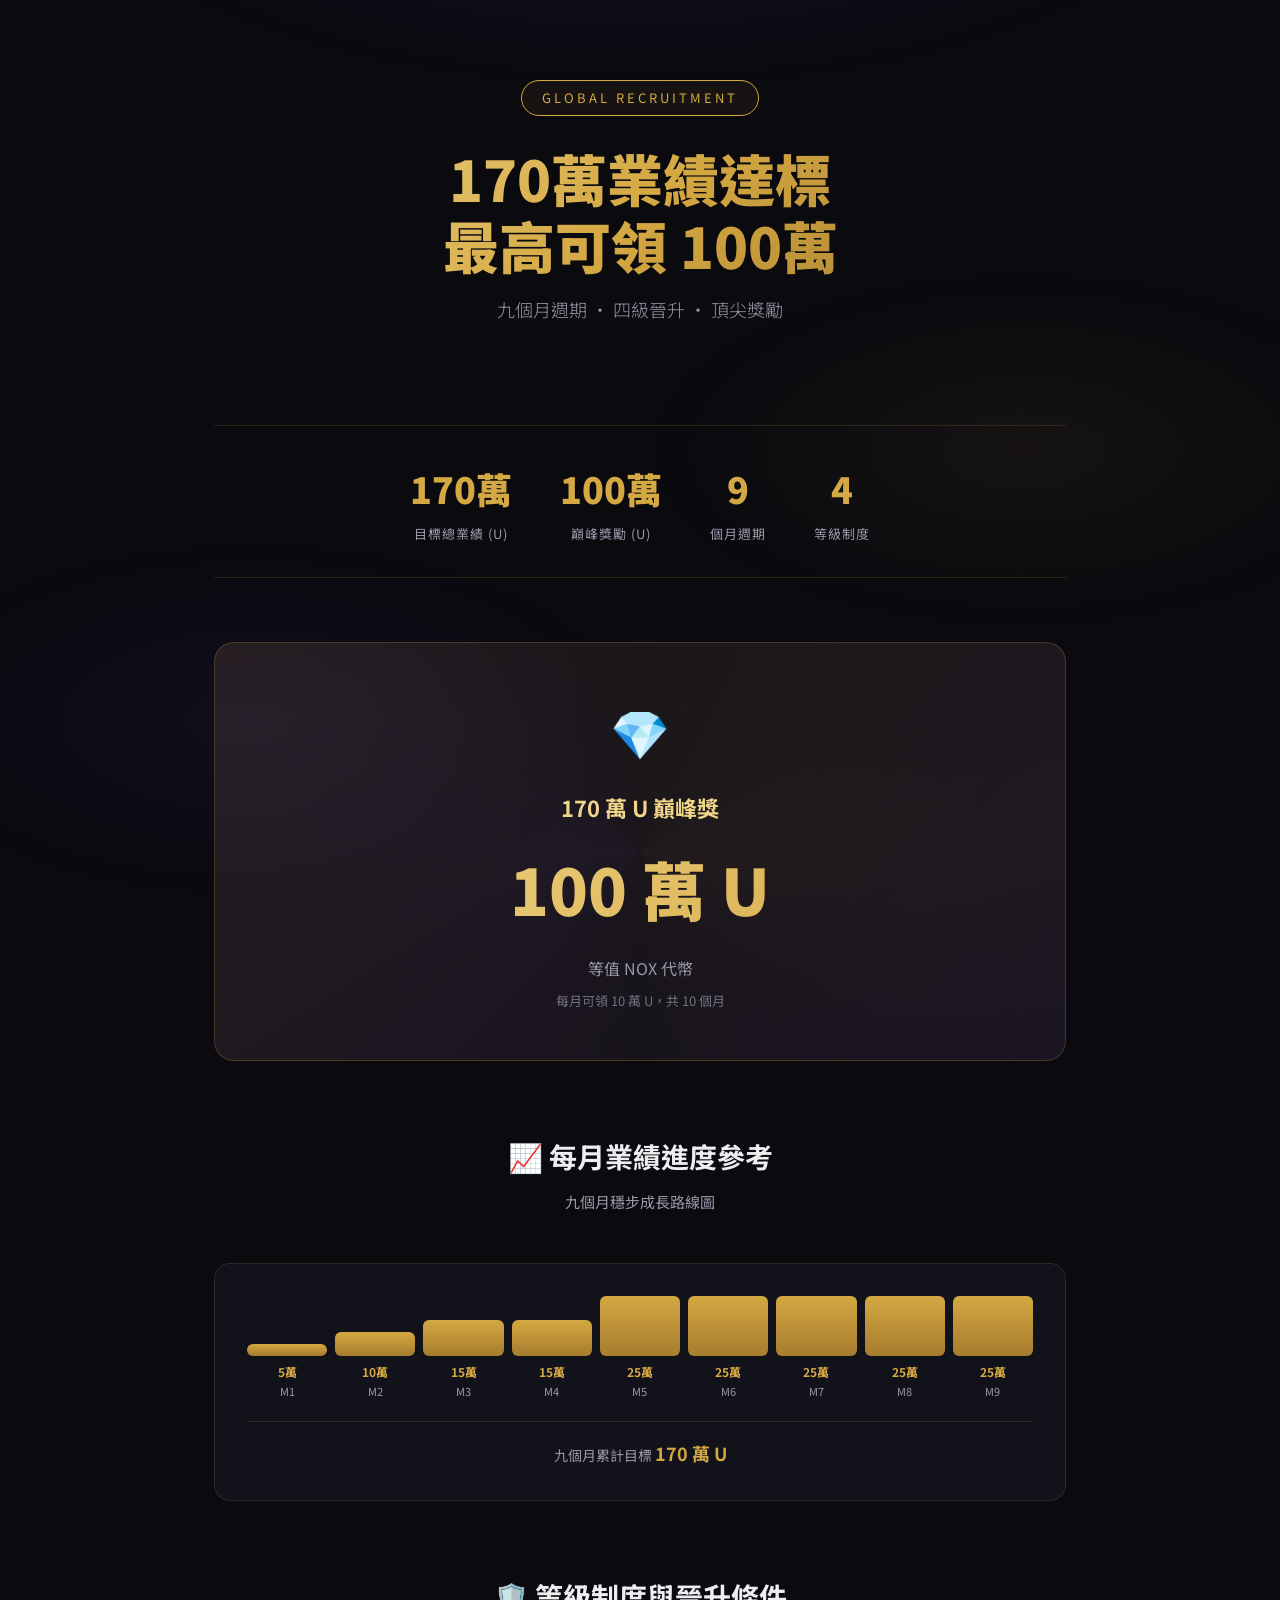
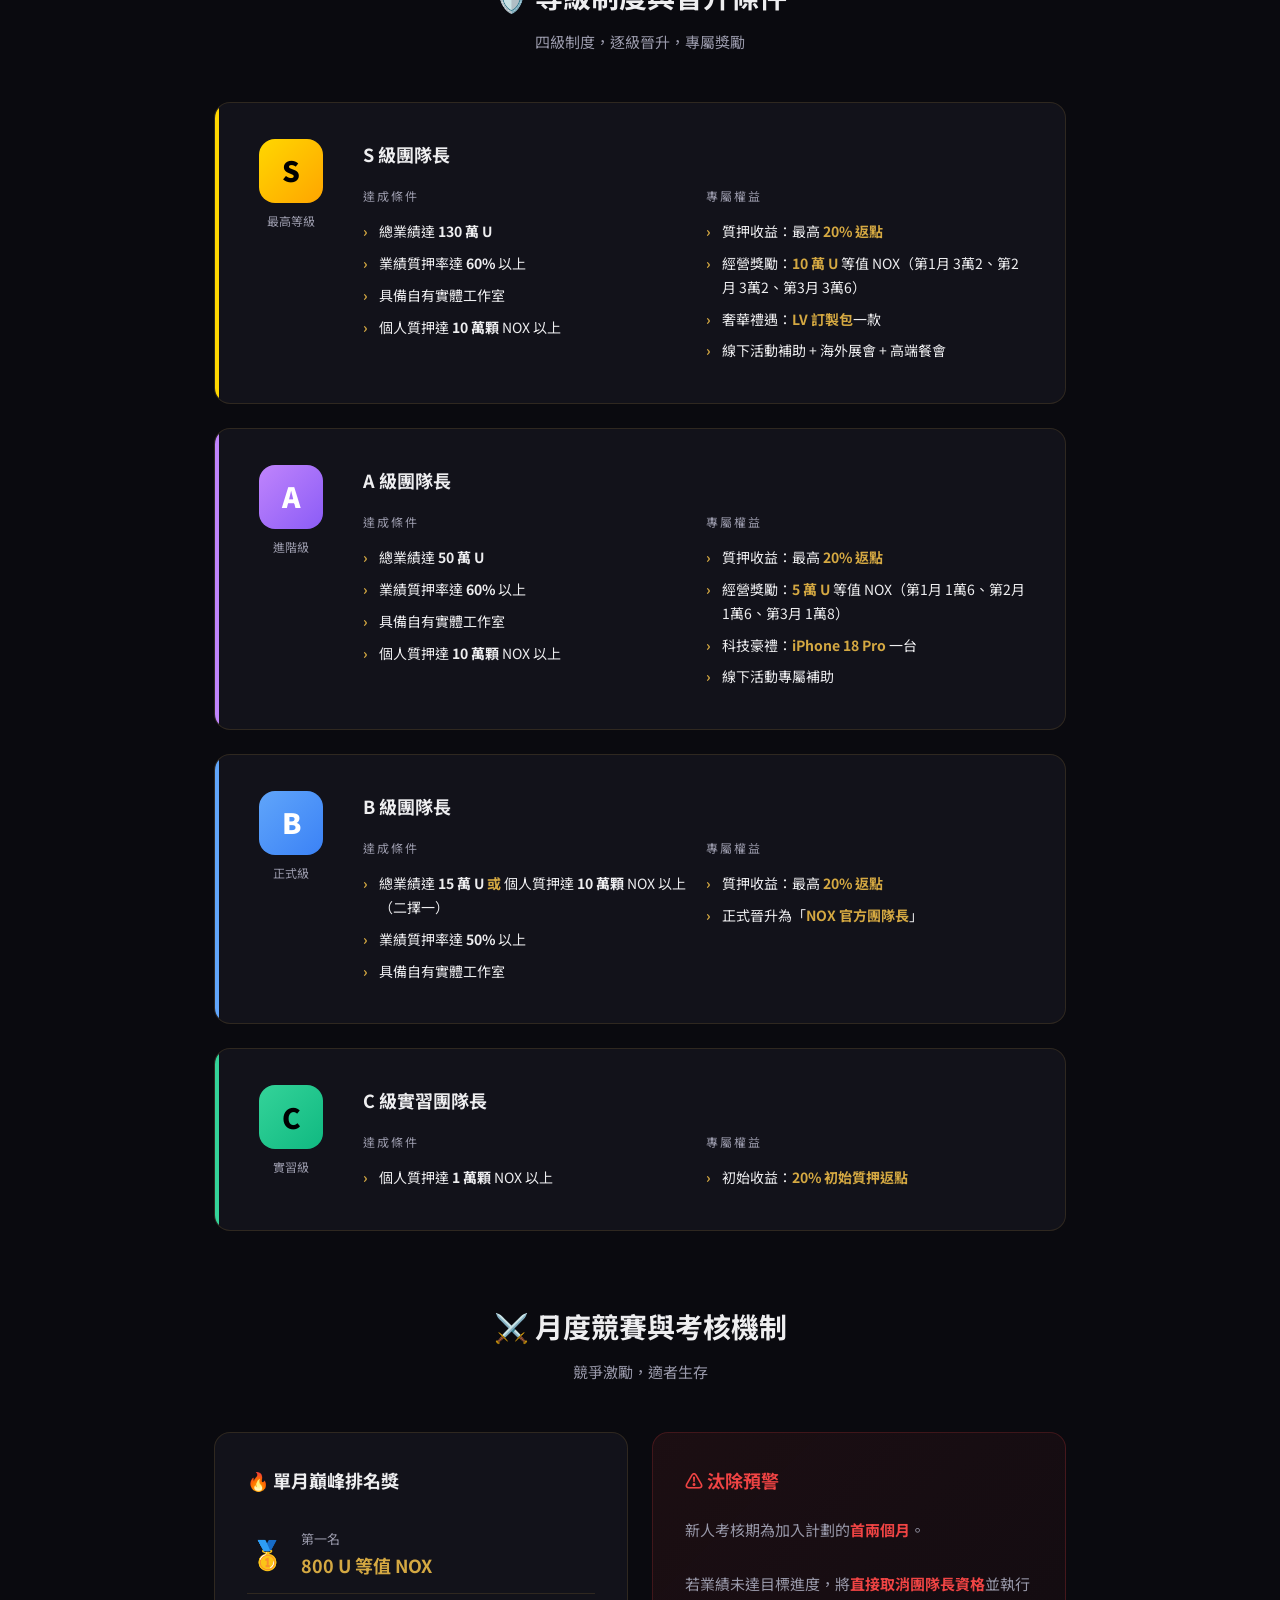
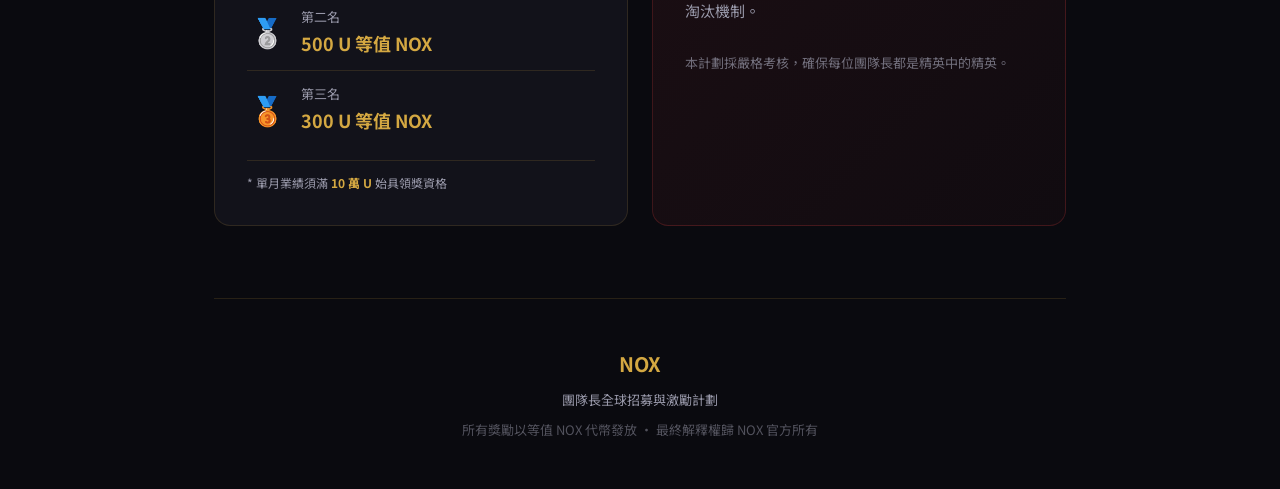
==== nox-landing.html @ a291b8b6 "feat: add NOX landing page (recruitment plan) to GitHub Pages" ====
<!DOCTYPE html>
<html lang="zh-Hant">
<head>
<meta charset="UTF-8">
<meta name="viewport" content="width=device-width, initial-scale=1.0">
<title>NOX 170萬業績達標，最高可領100萬</title>
<style>
  @import url('https://fonts.googleapis.com/css2?family=Noto+Sans+TC:wght@300;400;500;700;900&display=swap');

  :root {
    --gold: #D4A842;
    --gold-light: #F0D68A;
    --gold-dark: #A67C2E;
    --bg-dark: #0A0A0F;
    --bg-card: #12121A;
    --bg-card-hover: #1A1A28;
    --text-primary: #EEEEF0;
    --text-secondary: #9999AA;
    --purple: #8B5CF6;
    --purple-glow: rgba(139, 92, 246, 0.15);
    --border: rgba(212, 168, 66, 0.15);
    --s-color: #FFD700;
    --a-color: #C084FC;
    --b-color: #60A5FA;
    --c-color: #34D399;
  }

  * { margin: 0; padding: 0; box-sizing: border-box; }

  body {
    font-family: 'Noto Sans TC', -apple-system, sans-serif;
    background: var(--bg-dark);
    color: var(--text-primary);
    line-height: 1.7;
    overflow-x: hidden;
  }

  /* Animated background */
  body::before {
    content: '';
    position: fixed;
    top: 0; left: 0; right: 0; bottom: 0;
    background:
      radial-gradient(ellipse 80% 50% at 50% -20%, rgba(139, 92, 246, 0.12) 0%, transparent 60%),
      radial-gradient(ellipse 60% 40% at 80% 50%, rgba(212, 168, 66, 0.06) 0%, transparent 50%),
      radial-gradient(ellipse 60% 40% at 20% 80%, rgba(139, 92, 246, 0.06) 0%, transparent 50%);
    pointer-events: none;
    z-index: 0;
  }

  .container {
    max-width: 900px;
    margin: 0 auto;
    padding: 0 24px;
    position: relative;
    z-index: 1;
  }

  /* Hero */
  .hero {
    text-align: center;
    padding: 80px 0 60px;
    position: relative;
  }

  .hero-badge {
    display: inline-block;
    padding: 6px 20px;
    border: 1px solid var(--gold);
    border-radius: 50px;
    font-size: 13px;
    letter-spacing: 3px;
    color: var(--gold);
    text-transform: uppercase;
    margin-bottom: 28px;
    background: rgba(212, 168, 66, 0.06);
  }

  .hero h1 {
    font-size: clamp(32px, 6vw, 56px);
    font-weight: 900;
    line-height: 1.2;
    margin-bottom: 16px;
    background: linear-gradient(135deg, var(--gold-light) 0%, var(--gold) 50%, var(--gold-dark) 100%);
    -webkit-background-clip: text;
    -webkit-text-fill-color: transparent;
    background-clip: text;
  }

  .hero-sub {
    font-size: 18px;
    color: var(--text-secondary);
    font-weight: 300;
    max-width: 500px;
    margin: 0 auto 40px;
  }

  /* Stats bar */
  .stats-bar {
    display: flex;
    justify-content: center;
    gap: 48px;
    padding: 32px 0;
    border-top: 1px solid var(--border);
    border-bottom: 1px solid var(--border);
    margin-bottom: 64px;
    flex-wrap: wrap;
  }

  .stat-item { text-align: center; }

  .stat-value {
    font-size: 36px;
    font-weight: 900;
    color: var(--gold);
  }

  .stat-label {
    font-size: 13px;
    color: var(--text-secondary);
    margin-top: 4px;
    letter-spacing: 1px;
  }

  /* Section headers */
  .section-header {
    text-align: center;
    margin-bottom: 48px;
  }

  .section-header h2 {
    font-size: 28px;
    font-weight: 700;
    margin-bottom: 8px;
  }

  .section-header p {
    color: var(--text-secondary);
    font-size: 15px;
  }

  /* Grand prize */
  .grand-prize {
    background: linear-gradient(135deg, rgba(212, 168, 66, 0.1) 0%, rgba(139, 92, 246, 0.08) 100%);
    border: 1px solid rgba(212, 168, 66, 0.25);
    border-radius: 20px;
    padding: 48px 40px;
    text-align: center;
    margin-bottom: 72px;
    position: relative;
    overflow: hidden;
  }

  .grand-prize::before {
    content: '';
    position: absolute;
    top: -50%; left: -50%; right: -50%; bottom: -50%;
    background: conic-gradient(from 0deg, transparent, rgba(212, 168, 66, 0.05), transparent, rgba(139, 92, 246, 0.05), transparent);
    animation: rotate 20s linear infinite;
  }

  @keyframes rotate { to { transform: rotate(360deg); } }

  .grand-prize > * { position: relative; z-index: 1; }

  .grand-prize .icon {
    font-size: 48px;
    margin-bottom: 16px;
  }

  .grand-prize h3 {
    font-size: 22px;
    color: var(--gold-light);
    margin-bottom: 8px;
  }

  .grand-prize .amount {
    font-size: clamp(40px, 8vw, 64px);
    font-weight: 900;
    background: linear-gradient(135deg, var(--gold-light), var(--gold));
    -webkit-background-clip: text;
    -webkit-text-fill-color: transparent;
    background-clip: text;
    margin-bottom: 12px;
  }

  .grand-prize .condition {
    font-size: 16px;
    color: var(--text-secondary);
    margin-bottom: 8px;
  }

  .grand-prize .note {
    font-size: 13px;
    color: var(--text-secondary);
    opacity: 0.7;
  }

  /* Progress bar */
  .progress-section {
    margin-bottom: 72px;
  }

  .progress-bar-wrapper {
    background: var(--bg-card);
    border-radius: 16px;
    padding: 32px;
    border: 1px solid var(--border);
  }

  .progress-months {
    display: grid;
    grid-template-columns: repeat(9, 1fr);
    gap: 8px;
    margin-bottom: 20px;
  }

  .month-block {
    text-align: center;
  }

  .month-bar {
    height: 60px;
    border-radius: 6px;
    margin-bottom: 6px;
    display: flex;
    align-items: flex-end;
    justify-content: center;
    position: relative;
  }

  .month-bar-inner {
    width: 100%;
    border-radius: 6px;
    background: linear-gradient(to top, var(--gold-dark), var(--gold));
    transition: height 0.8s ease;
  }

  .month-label {
    font-size: 11px;
    color: var(--text-secondary);
  }

  .month-value {
    font-size: 12px;
    font-weight: 700;
    color: var(--gold);
    margin-top: 2px;
  }

  .progress-total {
    text-align: center;
    padding-top: 16px;
    border-top: 1px solid var(--border);
    font-size: 14px;
    color: var(--text-secondary);
  }

  .progress-total strong {
    color: var(--gold);
    font-size: 18px;
  }

  /* Tier cards */
  .tiers {
    display: grid;
    gap: 24px;
    margin-bottom: 72px;
  }

  .tier-card {
    background: var(--bg-card);
    border: 1px solid var(--border);
    border-radius: 16px;
    padding: 36px;
    display: grid;
    grid-template-columns: auto 1fr;
    gap: 32px;
    transition: all 0.3s ease;
    position: relative;
    overflow: hidden;
  }

  .tier-card:hover {
    background: var(--bg-card-hover);
    transform: translateY(-2px);
    box-shadow: 0 12px 40px rgba(0,0,0,0.3);
  }

  .tier-card::before {
    content: '';
    position: absolute;
    top: 0; left: 0; bottom: 0;
    width: 4px;
  }

  .tier-card.s-tier::before { background: var(--s-color); }
  .tier-card.a-tier::before { background: var(--a-color); }
  .tier-card.b-tier::before { background: var(--b-color); }
  .tier-card.c-tier::before { background: var(--c-color); }

  .tier-badge-col {
    display: flex;
    flex-direction: column;
    align-items: center;
    gap: 8px;
    min-width: 80px;
  }

  .tier-letter {
    width: 64px;
    height: 64px;
    border-radius: 16px;
    display: flex;
    align-items: center;
    justify-content: center;
    font-size: 28px;
    font-weight: 900;
    color: #000;
  }

  .s-tier .tier-letter { background: linear-gradient(135deg, #FFD700, #FFA500); }
  .a-tier .tier-letter { background: linear-gradient(135deg, #C084FC, #8B5CF6); color: #fff; }
  .b-tier .tier-letter { background: linear-gradient(135deg, #60A5FA, #3B82F6); color: #fff; }
  .c-tier .tier-letter { background: linear-gradient(135deg, #34D399, #10B981); color: #000; }

  .tier-name {
    font-size: 12px;
    color: var(--text-secondary);
    text-align: center;
  }

  .tier-content h3 {
    font-size: 18px;
    font-weight: 700;
    margin-bottom: 16px;
  }

  .tier-grid {
    display: grid;
    grid-template-columns: 1fr 1fr;
    gap: 20px;
  }

  .tier-section-title {
    font-size: 12px;
    letter-spacing: 2px;
    color: var(--text-secondary);
    text-transform: uppercase;
    margin-bottom: 10px;
  }

  .tier-list {
    list-style: none;
  }

  .tier-list li {
    padding: 4px 0;
    font-size: 14px;
    color: var(--text-primary);
    position: relative;
    padding-left: 16px;
  }

  .tier-list li::before {
    content: '›';
    position: absolute;
    left: 0;
    color: var(--gold);
    font-weight: 700;
  }

  .reward-highlight {
    color: var(--gold);
    font-weight: 700;
  }

  /* Monthly contest */
  .contest-section {
    margin-bottom: 72px;
  }

  .contest-grid {
    display: grid;
    grid-template-columns: 1fr 1fr;
    gap: 24px;
  }

  .contest-card {
    background: var(--bg-card);
    border: 1px solid var(--border);
    border-radius: 16px;
    padding: 32px;
  }

  .contest-card h3 {
    font-size: 18px;
    margin-bottom: 20px;
    display: flex;
    align-items: center;
    gap: 10px;
  }

  .rank-list { list-style: none; }

  .rank-item {
    display: flex;
    align-items: center;
    gap: 14px;
    padding: 12px 0;
    border-bottom: 1px solid var(--border);
  }

  .rank-item:last-child { border-bottom: none; }

  .rank-medal {
    font-size: 28px;
    width: 40px;
    text-align: center;
  }

  .rank-info { flex: 1; }

  .rank-position {
    font-size: 13px;
    color: var(--text-secondary);
  }

  .rank-reward {
    font-size: 18px;
    font-weight: 700;
    color: var(--gold);
  }

  .rank-note {
    font-size: 12px;
    color: var(--text-secondary);
    margin-top: 12px;
    padding-top: 12px;
    border-top: 1px solid var(--border);
  }

  .warning-card {
    background: linear-gradient(135deg, rgba(239, 68, 68, 0.08), rgba(239, 68, 68, 0.03));
    border-color: rgba(239, 68, 68, 0.2);
  }

  .warning-card h3 { color: #EF4444; }

  .warning-text {
    font-size: 15px;
    line-height: 1.8;
    color: var(--text-secondary);
  }

  .warning-text strong {
    color: #EF4444;
  }

  /* Footer */
  .footer {
    text-align: center;
    padding: 48px 0;
    border-top: 1px solid var(--border);
    margin-top: 24px;
  }

  .footer p {
    color: var(--text-secondary);
    font-size: 13px;
  }

  .footer .brand {
    font-size: 20px;
    font-weight: 700;
    color: var(--gold);
    margin-bottom: 8px;
  }

  /* Responsive */
  @media (max-width: 768px) {
    .stats-bar { gap: 32px; }

    .tier-card {
      grid-template-columns: 1fr;
      gap: 20px;
    }

    .tier-badge-col {
      flex-direction: row;
      justify-content: flex-start;
    }

    .tier-grid {
      grid-template-columns: 1fr;
      gap: 16px;
    }

    .contest-grid {
      grid-template-columns: 1fr;
    }

    .progress-months {
      grid-template-columns: repeat(5, 1fr);
    }

    .grand-prize { padding: 36px 24px; }
  }

  @media (max-width: 480px) {
    .hero { padding: 48px 0 40px; }
    .stats-bar { gap: 24px; }
    .stat-value { font-size: 28px; }
    .progress-months { grid-template-columns: repeat(3, 1fr); }
  }

  /* Scroll animations */
  .fade-in {
    opacity: 0;
    transform: translateY(24px);
    transition: opacity 0.6s ease, transform 0.6s ease;
  }

  .fade-in.visible {
    opacity: 1;
    transform: translateY(0);
  }
</style>
</head>
<body>

<div class="container">

  <!-- Hero -->
  <section class="hero fade-in">
    <div class="hero-badge">Global Recruitment</div>
    <h1>170萬業績達標<br>最高可領 100萬</h1>
    <p class="hero-sub">九個月週期 ・ 四級晉升 ・ 頂尖獎勵</p>
  </section>

  <!-- Stats -->
  <div class="stats-bar fade-in">
    <div class="stat-item">
      <div class="stat-value">170萬</div>
      <div class="stat-label">目標總業績 (U)</div>
    </div>
    <div class="stat-item">
      <div class="stat-value">100萬</div>
      <div class="stat-label">巔峰獎勵 (U)</div>
    </div>
    <div class="stat-item">
      <div class="stat-value">9</div>
      <div class="stat-label">個月週期</div>
    </div>
    <div class="stat-item">
      <div class="stat-value">4</div>
      <div class="stat-label">等級制度</div>
    </div>
  </div>

  <!-- Grand Prize -->
  <section class="grand-prize fade-in">
    <div class="icon">💎</div>
    <h3>170 萬 U 巔峰獎</h3>
    <div class="amount">100 萬 U</div>
    <div class="condition">等值 NOX 代幣</div>
    <div class="note">每月可領 10 萬 U，共 10 個月</div>
  </section>

  <!-- Progress -->
  <section class="progress-section fade-in">
    <div class="section-header">
      <h2>📈 每月業績進度參考</h2>
      <p>九個月穩步成長路線圖</p>
    </div>
    <div class="progress-bar-wrapper">
      <div class="progress-months">
        <div class="month-block">
          <div class="month-bar"><div class="month-bar-inner" style="height:20%"></div></div>
          <div class="month-value">5萬</div>
          <div class="month-label">M1</div>
        </div>
        <div class="month-block">
          <div class="month-bar"><div class="month-bar-inner" style="height:40%"></div></div>
          <div class="month-value">10萬</div>
          <div class="month-label">M2</div>
        </div>
        <div class="month-block">
          <div class="month-bar"><div class="month-bar-inner" style="height:60%"></div></div>
          <div class="month-value">15萬</div>
          <div class="month-label">M3</div>
        </div>
        <div class="month-block">
          <div class="month-bar"><div class="month-bar-inner" style="height:60%"></div></div>
          <div class="month-value">15萬</div>
          <div class="month-label">M4</div>
        </div>
        <div class="month-block">
          <div class="month-bar"><div class="month-bar-inner" style="height:100%"></div></div>
          <div class="month-value">25萬</div>
          <div class="month-label">M5</div>
        </div>
        <div class="month-block">
          <div class="month-bar"><div class="month-bar-inner" style="height:100%"></div></div>
          <div class="month-value">25萬</div>
          <div class="month-label">M6</div>
        </div>
        <div class="month-block">
          <div class="month-bar"><div class="month-bar-inner" style="height:100%"></div></div>
          <div class="month-value">25萬</div>
          <div class="month-label">M7</div>
        </div>
        <div class="month-block">
          <div class="month-bar"><div class="month-bar-inner" style="height:100%"></div></div>
          <div class="month-value">25萬</div>
          <div class="month-label">M8</div>
        </div>
        <div class="month-block">
          <div class="month-bar"><div class="month-bar-inner" style="height:100%"></div></div>
          <div class="month-value">25萬</div>
          <div class="month-label">M9</div>
        </div>
      </div>
      <div class="progress-total">
        九個月累計目標 <strong>170 萬 U</strong>
      </div>
    </div>
  </section>

  <!-- Tier System -->
  <section class="fade-in">
    <div class="section-header">
      <h2>🛡️ 等級制度與晉升條件</h2>
      <p>四級制度，逐級晉升，專屬獎勵</p>
    </div>

    <div class="tiers">

      <!-- S Tier -->
      <div class="tier-card s-tier fade-in">
        <div class="tier-badge-col">
          <div class="tier-letter">S</div>
          <div class="tier-name">最高等級</div>
        </div>
        <div class="tier-content">
          <h3>S 級團隊長</h3>
          <div class="tier-grid">
            <div>
              <div class="tier-section-title">達成條件</div>
              <ul class="tier-list">
                <li>總業績達 <strong>130 萬 U</strong></li>
                <li>業績質押率達 <strong>60%</strong> 以上</li>
                <li>具備自有實體工作室</li>
                <li>個人質押達 <strong>10 萬顆</strong> NOX 以上</li>
              </ul>
            </div>
            <div>
              <div class="tier-section-title">專屬權益</div>
              <ul class="tier-list">
                <li>質押收益：最高 <span class="reward-highlight">20% 返點</span></li>
                <li>經營獎勵：<span class="reward-highlight">10 萬 U</span> 等值 NOX（第1月 3萬2、第2月 3萬2、第3月 3萬6）</li>
                <li>奢華禮遇：<span class="reward-highlight">LV 訂製包</span>一款</li>
                <li>線下活動補助 + 海外展會 + 高端餐會</li>
              </ul>
            </div>
          </div>
        </div>
      </div>

      <!-- A Tier -->
      <div class="tier-card a-tier fade-in">
        <div class="tier-badge-col">
          <div class="tier-letter">A</div>
          <div class="tier-name">進階級</div>
        </div>
        <div class="tier-content">
          <h3>A 級團隊長</h3>
          <div class="tier-grid">
            <div>
              <div class="tier-section-title">達成條件</div>
              <ul class="tier-list">
                <li>總業績達 <strong>50 萬 U</strong></li>
                <li>業績質押率達 <strong>60%</strong> 以上</li>
                <li>具備自有實體工作室</li>
                <li>個人質押達 <strong>10 萬顆</strong> NOX 以上</li>
              </ul>
            </div>
            <div>
              <div class="tier-section-title">專屬權益</div>
              <ul class="tier-list">
                <li>質押收益：最高 <span class="reward-highlight">20% 返點</span></li>
                <li>經營獎勵：<span class="reward-highlight">5 萬 U</span> 等值 NOX（第1月 1萬6、第2月 1萬6、第3月 1萬8）</li>
                <li>科技豪禮：<span class="reward-highlight">iPhone 18 Pro</span> 一台</li>
                <li>線下活動專屬補助</li>
              </ul>
            </div>
          </div>
        </div>
      </div>

      <!-- B Tier -->
      <div class="tier-card b-tier fade-in">
        <div class="tier-badge-col">
          <div class="tier-letter">B</div>
          <div class="tier-name">正式級</div>
        </div>
        <div class="tier-content">
          <h3>B 級團隊長</h3>
          <div class="tier-grid">
            <div>
              <div class="tier-section-title">達成條件</div>
              <ul class="tier-list">
                <li>總業績達 <strong>15 萬 U</strong> <span style="color:var(--gold);font-weight:700">或</span> 個人質押達 <strong>10 萬顆</strong> NOX 以上（二擇一）</li>
                <li>業績質押率達 <strong>50%</strong> 以上</li>
                <li>具備自有實體工作室</li>
              </ul>
            </div>
            <div>
              <div class="tier-section-title">專屬權益</div>
              <ul class="tier-list">
                <li>質押收益：最高 <span class="reward-highlight">20% 返點</span></li>
                <li>正式晉升為「<span class="reward-highlight">NOX 官方團隊長</span>」</li>
              </ul>
            </div>
          </div>
        </div>
      </div>

      <!-- C Tier -->
      <div class="tier-card c-tier fade-in">
        <div class="tier-badge-col">
          <div class="tier-letter">C</div>
          <div class="tier-name">實習級</div>
        </div>
        <div class="tier-content">
          <h3>C 級實習團隊長</h3>
          <div class="tier-grid">
            <div>
              <div class="tier-section-title">達成條件</div>
              <ul class="tier-list">
                <li>個人質押達 <strong>1 萬顆</strong> NOX 以上</li>
              </ul>
            </div>
            <div>
              <div class="tier-section-title">專屬權益</div>
              <ul class="tier-list">
                <li>初始收益：<span class="reward-highlight">20% 初始質押返點</span></li>
              </ul>
            </div>
          </div>
        </div>
      </div>

    </div>
  </section>

  <!-- Monthly Contest -->
  <section class="contest-section fade-in">
    <div class="section-header">
      <h2>⚔️ 月度競賽與考核機制</h2>
      <p>競爭激勵，適者生存</p>
    </div>

    <div class="contest-grid">
      <div class="contest-card">
        <h3>🔥 單月巔峰排名獎</h3>
        <ul class="rank-list">
          <li class="rank-item">
            <div class="rank-medal">🥇</div>
            <div class="rank-info">
              <div class="rank-position">第一名</div>
              <div class="rank-reward">800 U 等值 NOX</div>
            </div>
          </li>
          <li class="rank-item">
            <div class="rank-medal">🥈</div>
            <div class="rank-info">
              <div class="rank-position">第二名</div>
              <div class="rank-reward">500 U 等值 NOX</div>
            </div>
          </li>
          <li class="rank-item">
            <div class="rank-medal">🥉</div>
            <div class="rank-info">
              <div class="rank-position">第三名</div>
              <div class="rank-reward">300 U 等值 NOX</div>
            </div>
          </li>
        </ul>
        <div class="rank-note">
          * 單月業績須滿 <strong style="color:var(--gold)">10 萬 U</strong> 始具領獎資格
        </div>
      </div>

      <div class="contest-card warning-card">
        <h3>⚠️ 汰除預警</h3>
        <div class="warning-text">
          <p>新人考核期為加入計劃的<strong>首兩個月</strong>。</p>
          <br>
          <p>若業績未達目標進度，將<strong>直接取消團隊長資格</strong>並執行淘汰機制。</p>
          <br>
          <p style="font-size:13px; opacity:0.7">本計劃採嚴格考核，確保每位團隊長都是精英中的精英。</p>
        </div>
      </div>
    </div>
  </section>

  <!-- Footer -->
  <footer class="footer">
    <div class="brand">NOX</div>
    <p>團隊長全球招募與激勵計劃</p>
    <p style="margin-top:8px; opacity:0.5">所有獎勵以等值 NOX 代幣發放 ・ 最終解釋權歸 NOX 官方所有</p>
  </footer>

</div>

<script>
  // Scroll animation
  const observer = new IntersectionObserver((entries) => {
    entries.forEach(entry => {
      if (entry.isIntersecting) {
        entry.target.classList.add('visible');
      }
    });
  }, { threshold: 0.1 });

  document.querySelectorAll('.fade-in').forEach(el => observer.observe(el));

  // Auto-trigger first visible elements
  setTimeout(() => {
    document.querySelectorAll('.hero, .stats-bar').forEach(el => el.classList.add('visible'));
  }, 100);
</script>

</body>
</html>
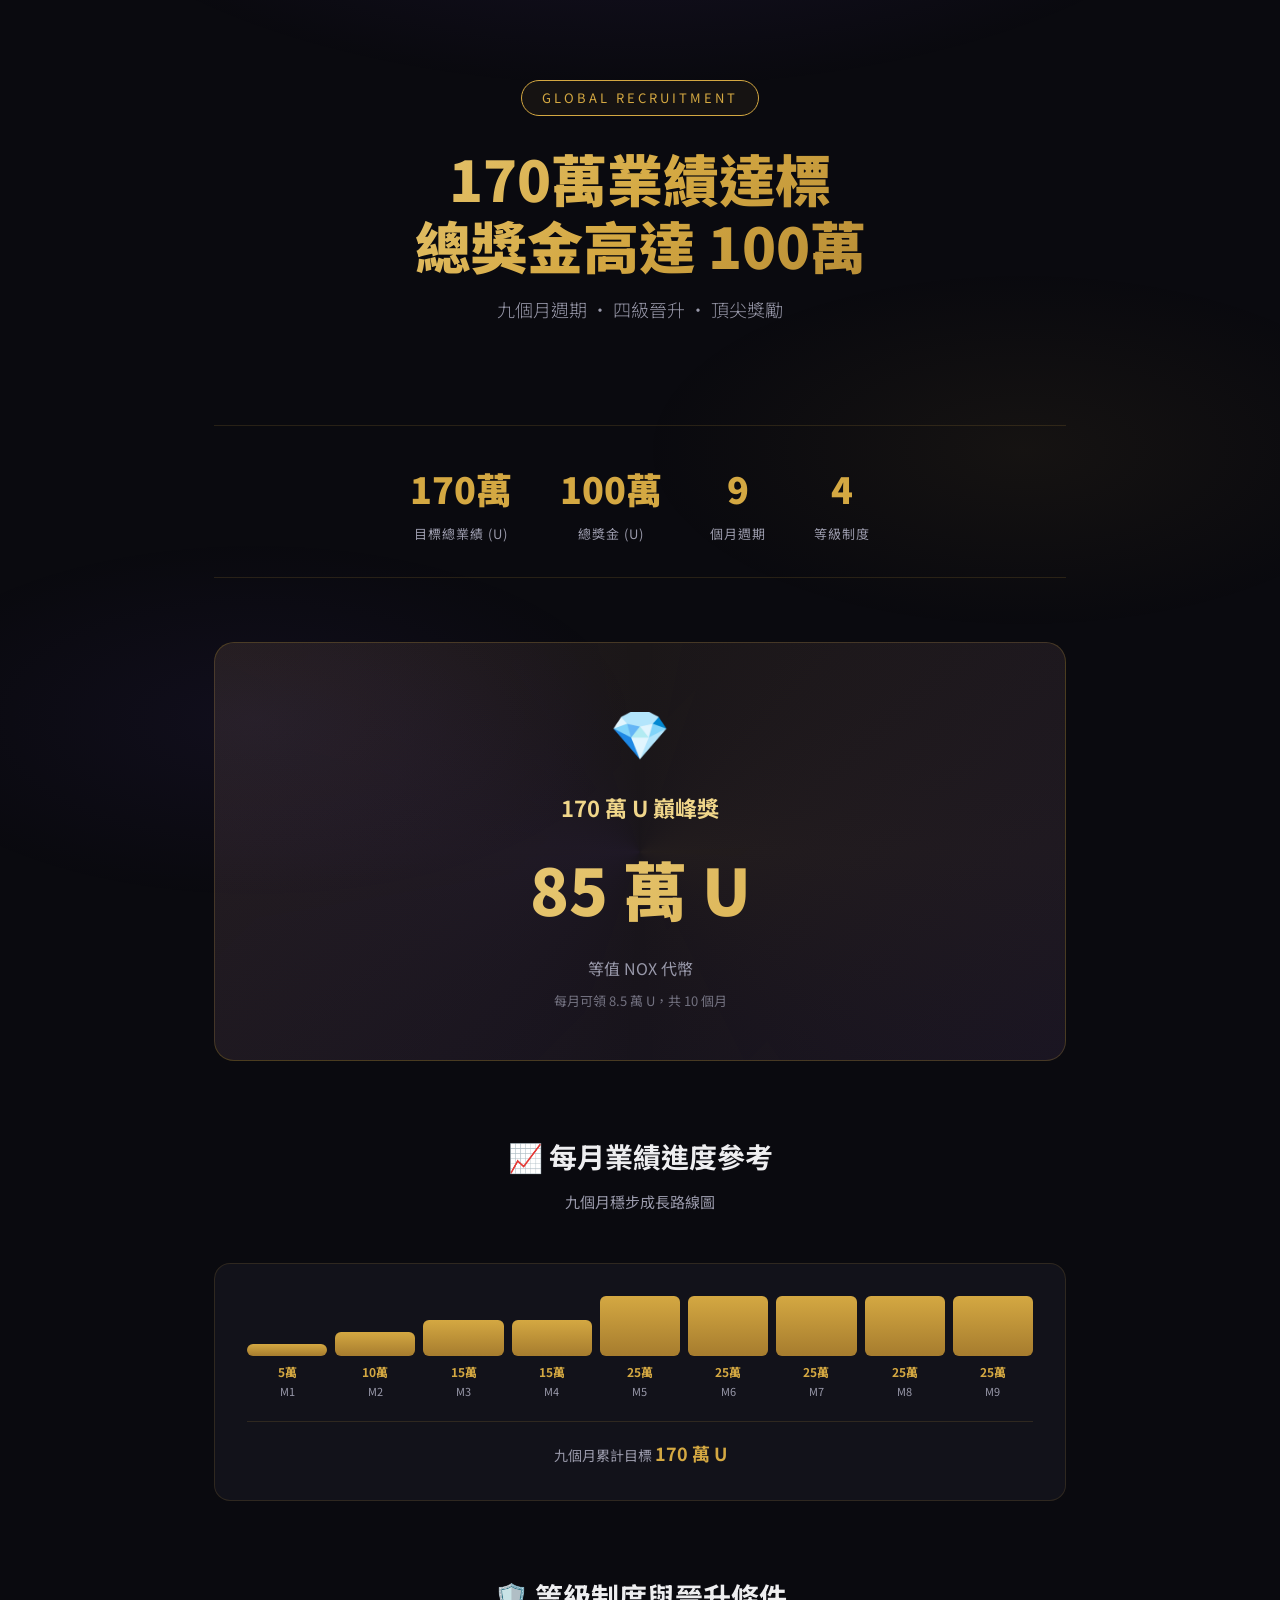
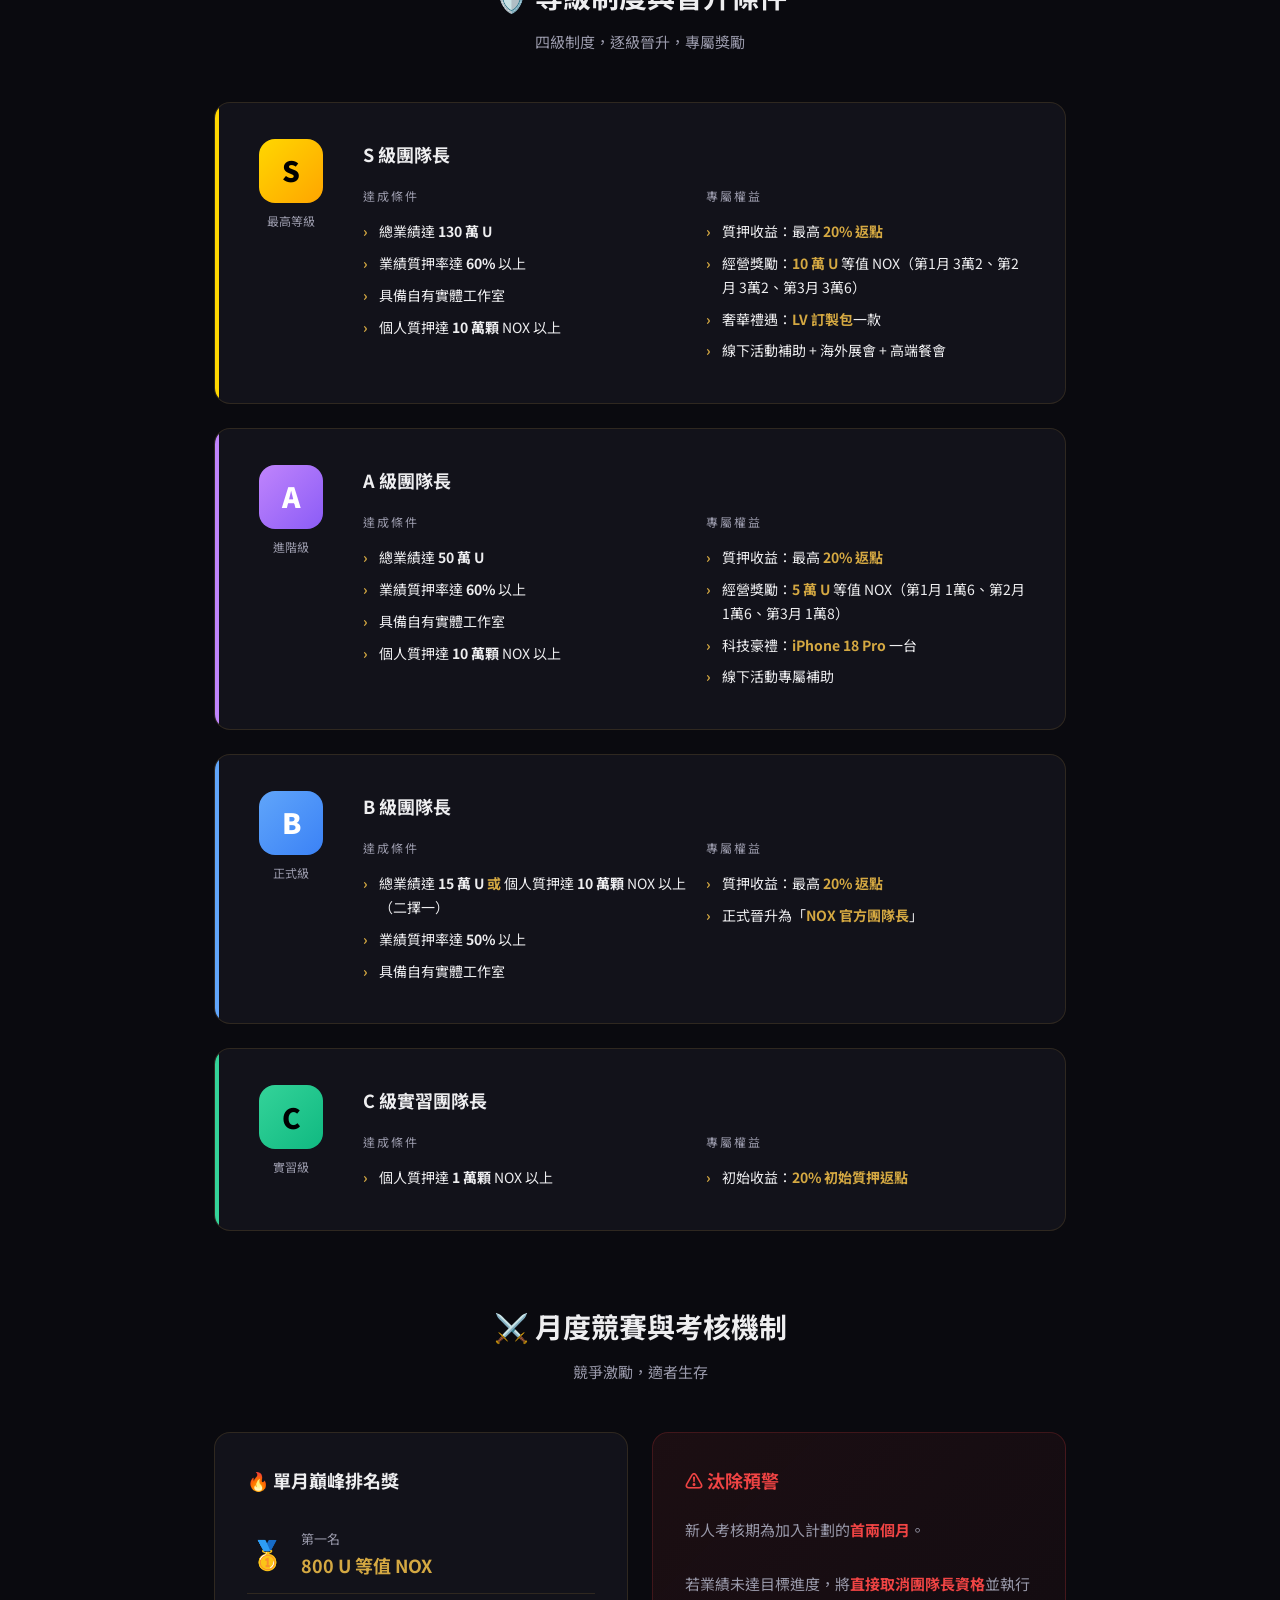
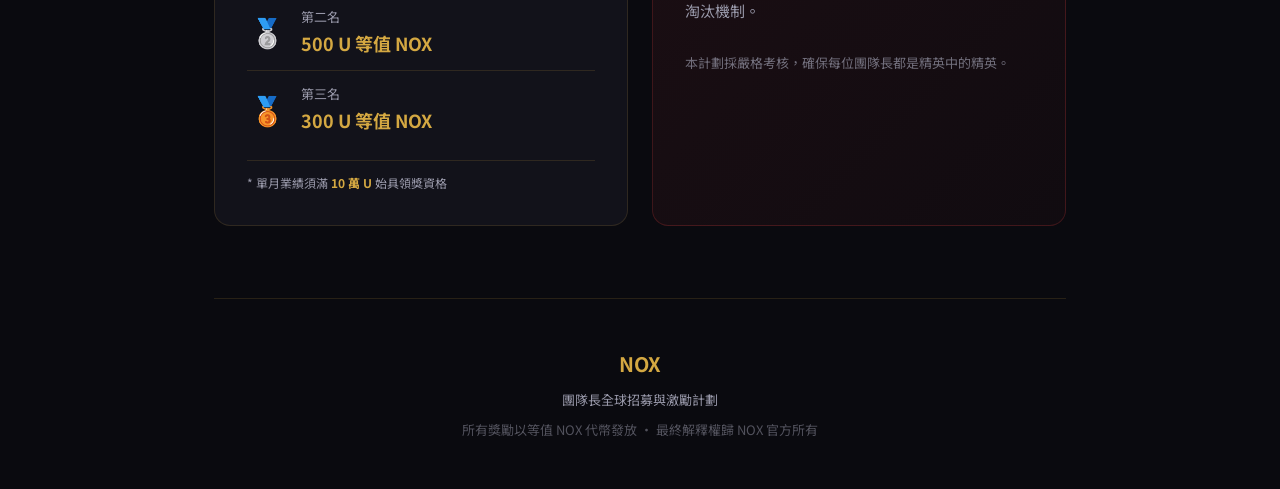
==== commit 2bdf9e5b: "fix(landing): grand prize = 85萬, total = 100萬, clarify wording" ====
--- a/nox-landing.html
+++ b/nox-landing.html
@@ -534,7 +534,7 @@
   <!-- Hero -->
   <section class="hero fade-in">
     <div class="hero-badge">Global Recruitment</div>
-    <h1>170萬業績達標<br>最高可領 100萬</h1>
+    <h1>170萬業績達標<br>總獎金高達 100萬</h1>
     <p class="hero-sub">九個月週期 ・ 四級晉升 ・ 頂尖獎勵</p>
   </section>
 
@@ -546,7 +546,7 @@
     </div>
     <div class="stat-item">
       <div class="stat-value">100萬</div>
-      <div class="stat-label">巔峰獎勵 (U)</div>
+      <div class="stat-label">總獎金 (U)</div>
     </div>
     <div class="stat-item">
       <div class="stat-value">9</div>
@@ -562,9 +562,9 @@
   <section class="grand-prize fade-in">
     <div class="icon">💎</div>
     <h3>170 萬 U 巔峰獎</h3>
-    <div class="amount">100 萬 U</div>
+    <div class="amount">85 萬 U</div>
     <div class="condition">等值 NOX 代幣</div>
-    <div class="note">每月可領 10 萬 U，共 10 個月</div>
+    <div class="note">每月可領 8.5 萬 U，共 10 個月</div>
   </section>
 
   <!-- Progress -->
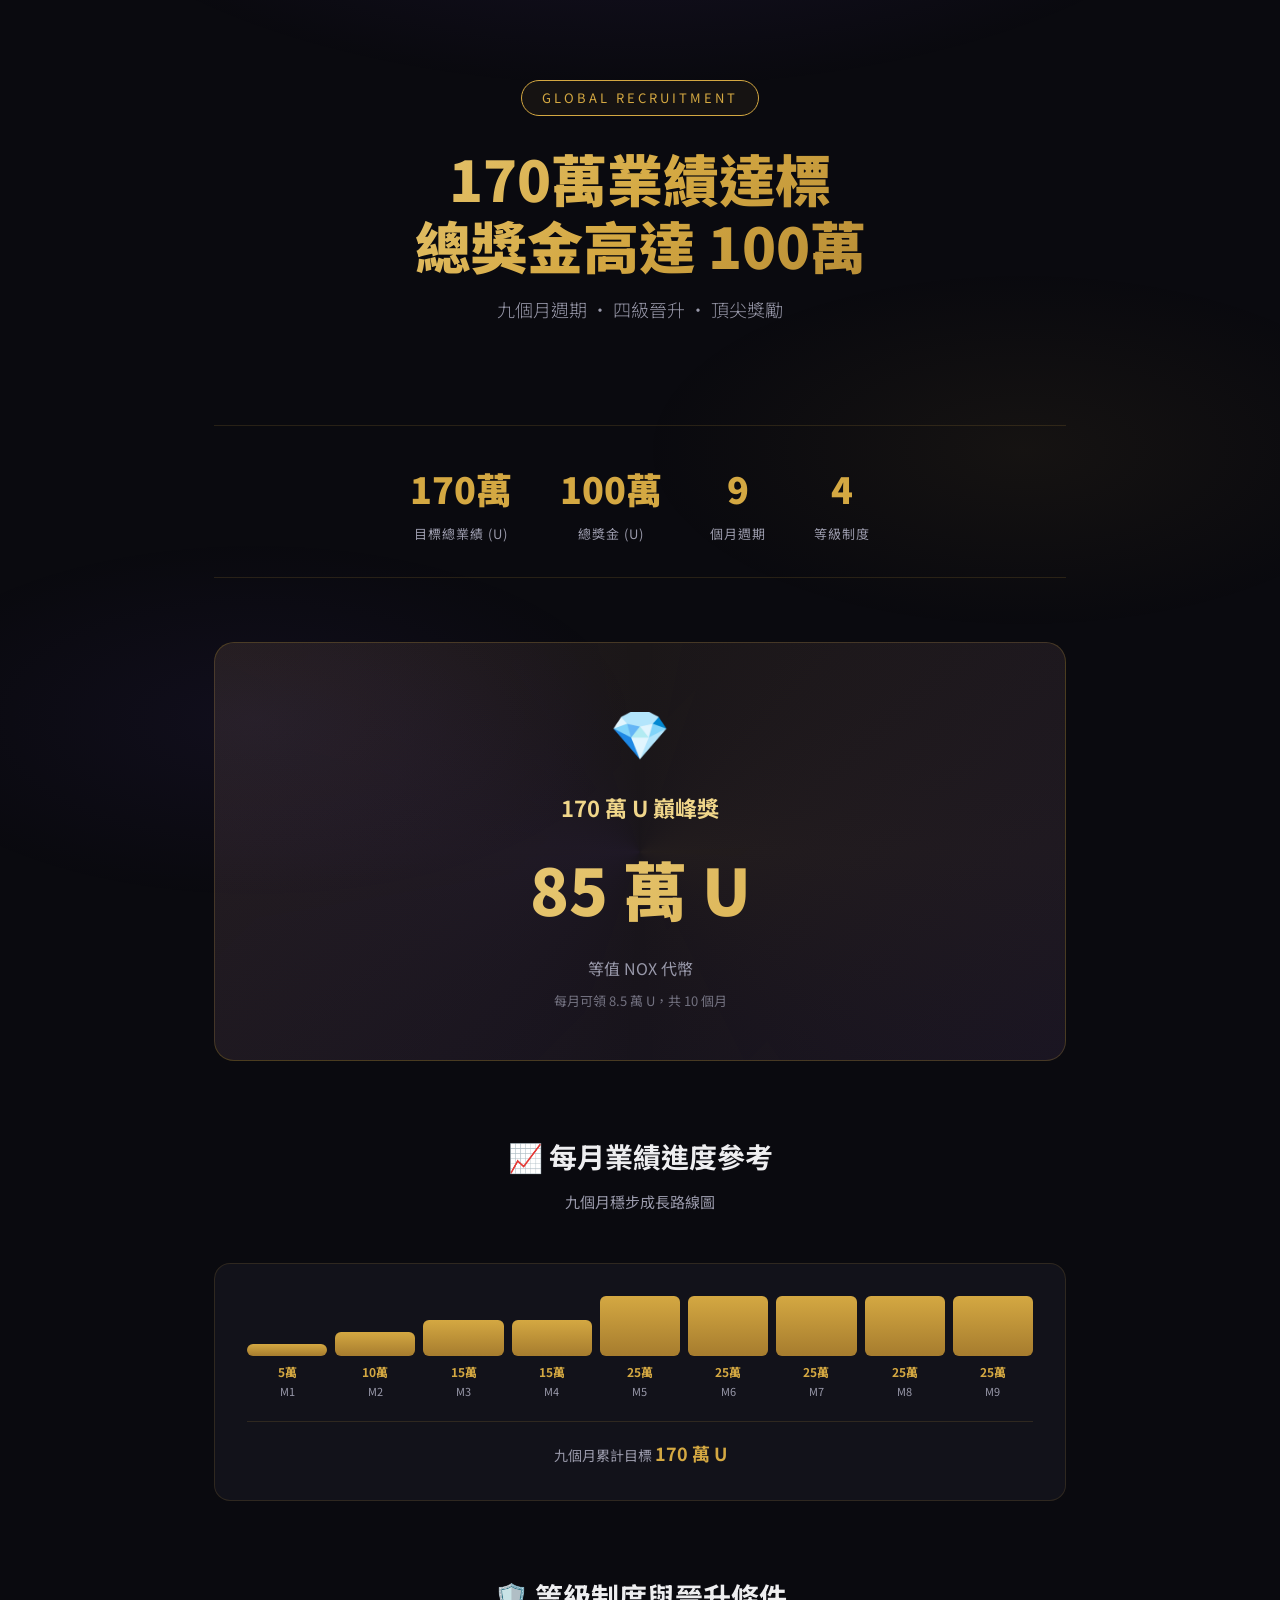
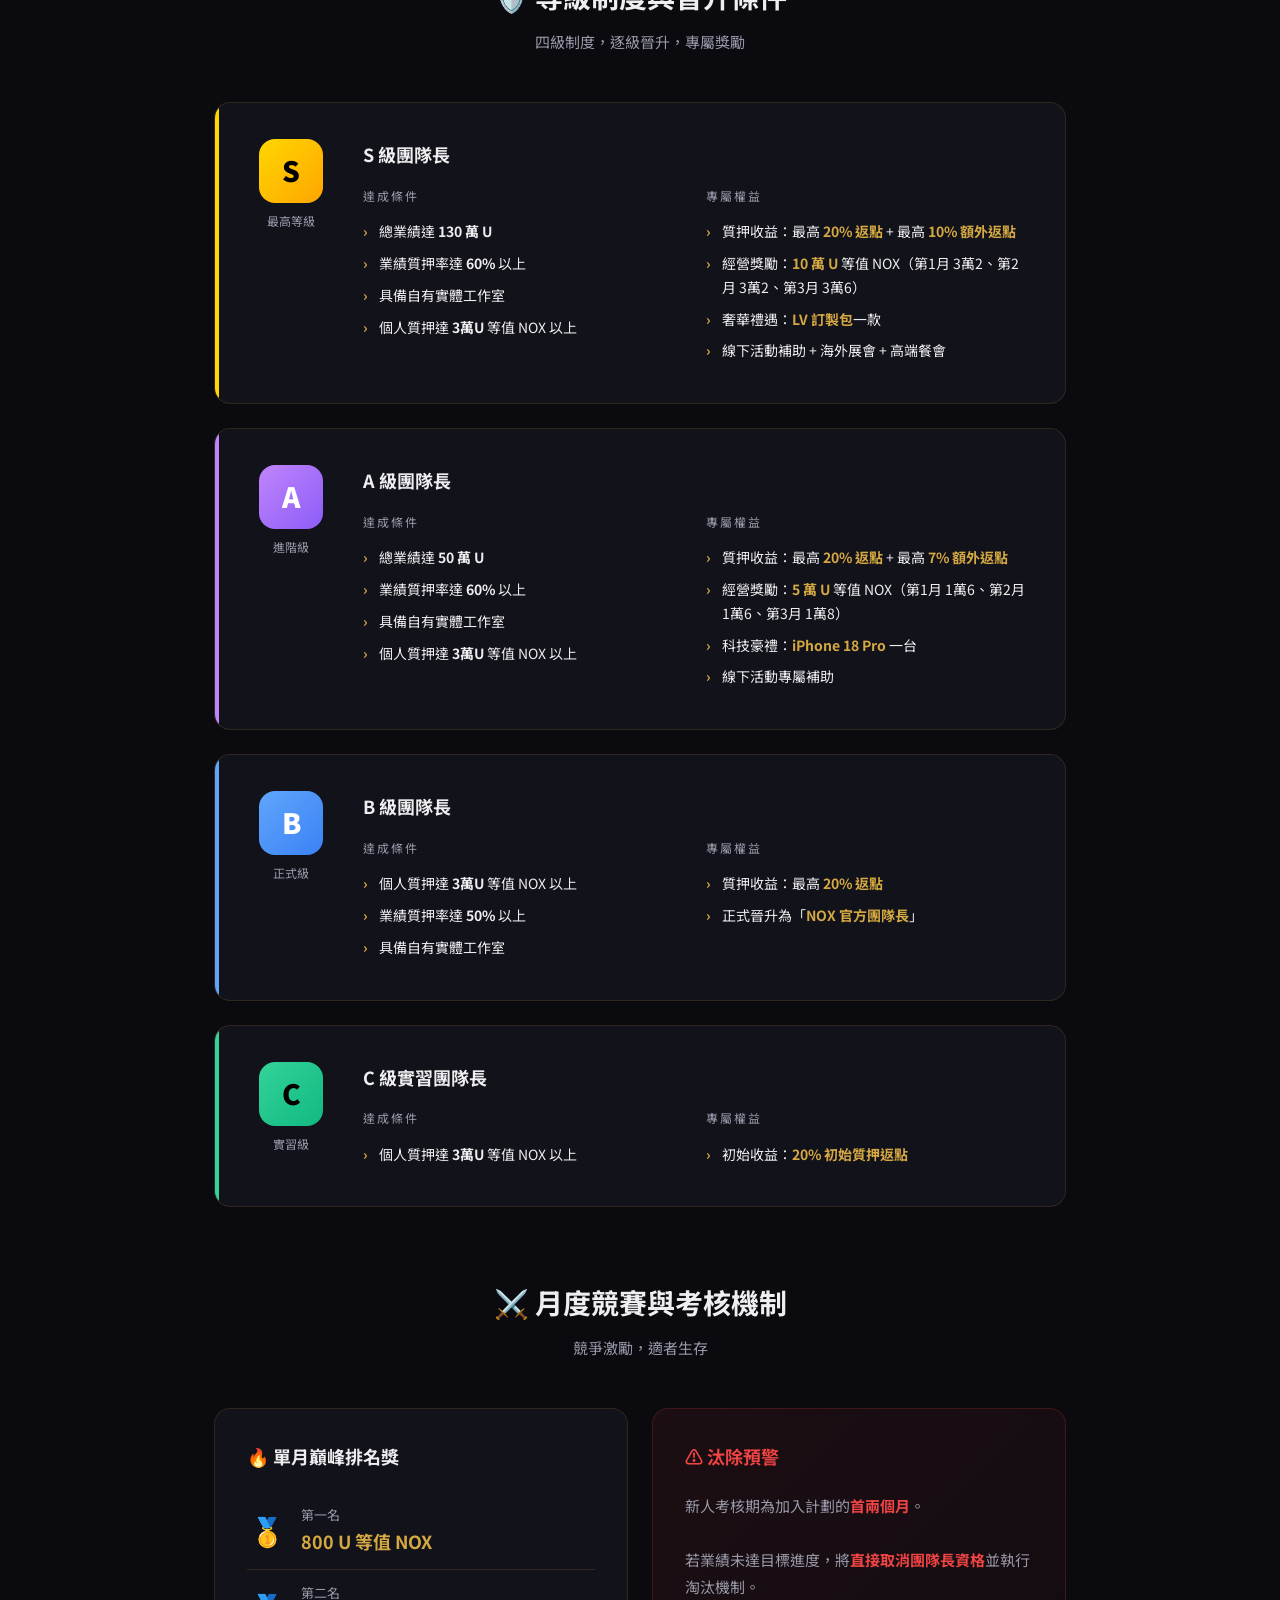
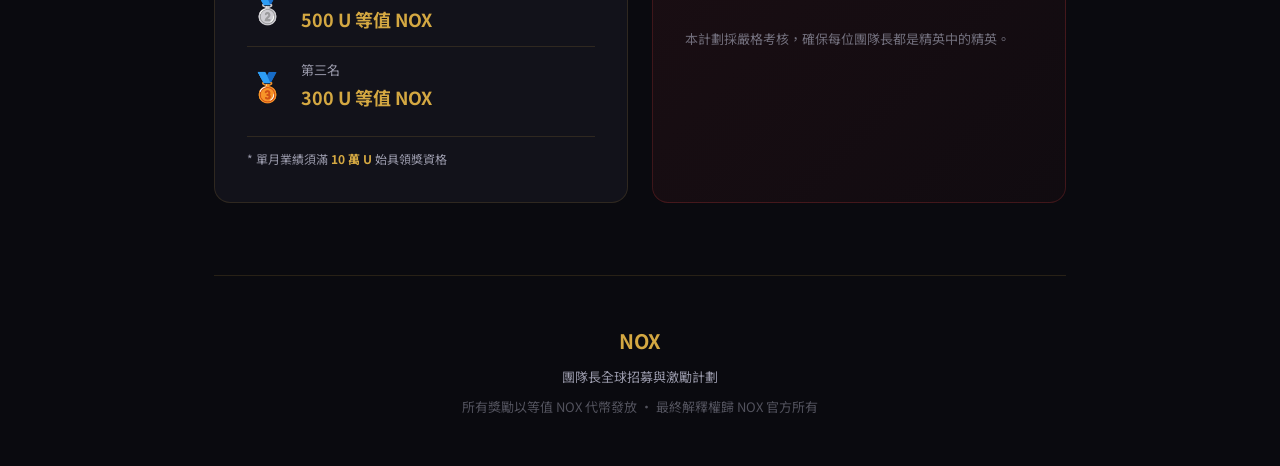
==== commit bb1afe2a: "update(nox-landing): update tier conditions and staking yield rates" ====
--- a/nox-landing.html
+++ b/nox-landing.html
@@ -651,13 +651,13 @@
                 <li>總業績達 <strong>130 萬 U</strong></li>
                 <li>業績質押率達 <strong>60%</strong> 以上</li>
                 <li>具備自有實體工作室</li>
-                <li>個人質押達 <strong>10 萬顆</strong> NOX 以上</li>
+                <li>個人質押達 <strong>3萬U</strong> 等值 NOX 以上</li>
               </ul>
             </div>
             <div>
               <div class="tier-section-title">專屬權益</div>
               <ul class="tier-list">
-                <li>質押收益：最高 <span class="reward-highlight">20% 返點</span></li>
+                <li>質押收益：最高 <span class="reward-highlight">20% 返點</span> + 最高 <span class="reward-highlight">10% 額外返點</span></li>
                 <li>經營獎勵：<span class="reward-highlight">10 萬 U</span> 等值 NOX（第1月 3萬2、第2月 3萬2、第3月 3萬6）</li>
                 <li>奢華禮遇：<span class="reward-highlight">LV 訂製包</span>一款</li>
                 <li>線下活動補助 + 海外展會 + 高端餐會</li>
@@ -682,13 +682,13 @@
                 <li>總業績達 <strong>50 萬 U</strong></li>
                 <li>業績質押率達 <strong>60%</strong> 以上</li>
                 <li>具備自有實體工作室</li>
-                <li>個人質押達 <strong>10 萬顆</strong> NOX 以上</li>
+                <li>個人質押達 <strong>3萬U</strong> 等值 NOX 以上</li>
               </ul>
             </div>
             <div>
               <div class="tier-section-title">專屬權益</div>
               <ul class="tier-list">
-                <li>質押收益：最高 <span class="reward-highlight">20% 返點</span></li>
+                <li>質押收益：最高 <span class="reward-highlight">20% 返點</span> + 最高 <span class="reward-highlight">7% 額外返點</span></li>
                 <li>經營獎勵：<span class="reward-highlight">5 萬 U</span> 等值 NOX（第1月 1萬6、第2月 1萬6、第3月 1萬8）</li>
                 <li>科技豪禮：<span class="reward-highlight">iPhone 18 Pro</span> 一台</li>
                 <li>線下活動專屬補助</li>
@@ -710,7 +710,7 @@
             <div>
               <div class="tier-section-title">達成條件</div>
               <ul class="tier-list">
-                <li>總業績達 <strong>15 萬 U</strong> <span style="color:var(--gold);font-weight:700">或</span> 個人質押達 <strong>10 萬顆</strong> NOX 以上（二擇一）</li>
+                <li>個人質押達 <strong>3萬U</strong> 等值 NOX 以上</li>
                 <li>業績質押率達 <strong>50%</strong> 以上</li>
                 <li>具備自有實體工作室</li>
               </ul>
@@ -738,7 +738,7 @@
             <div>
               <div class="tier-section-title">達成條件</div>
               <ul class="tier-list">
-                <li>個人質押達 <strong>1 萬顆</strong> NOX 以上</li>
+                <li>個人質押達 <strong>3萬U</strong> 等值 NOX 以上</li>
               </ul>
             </div>
             <div>
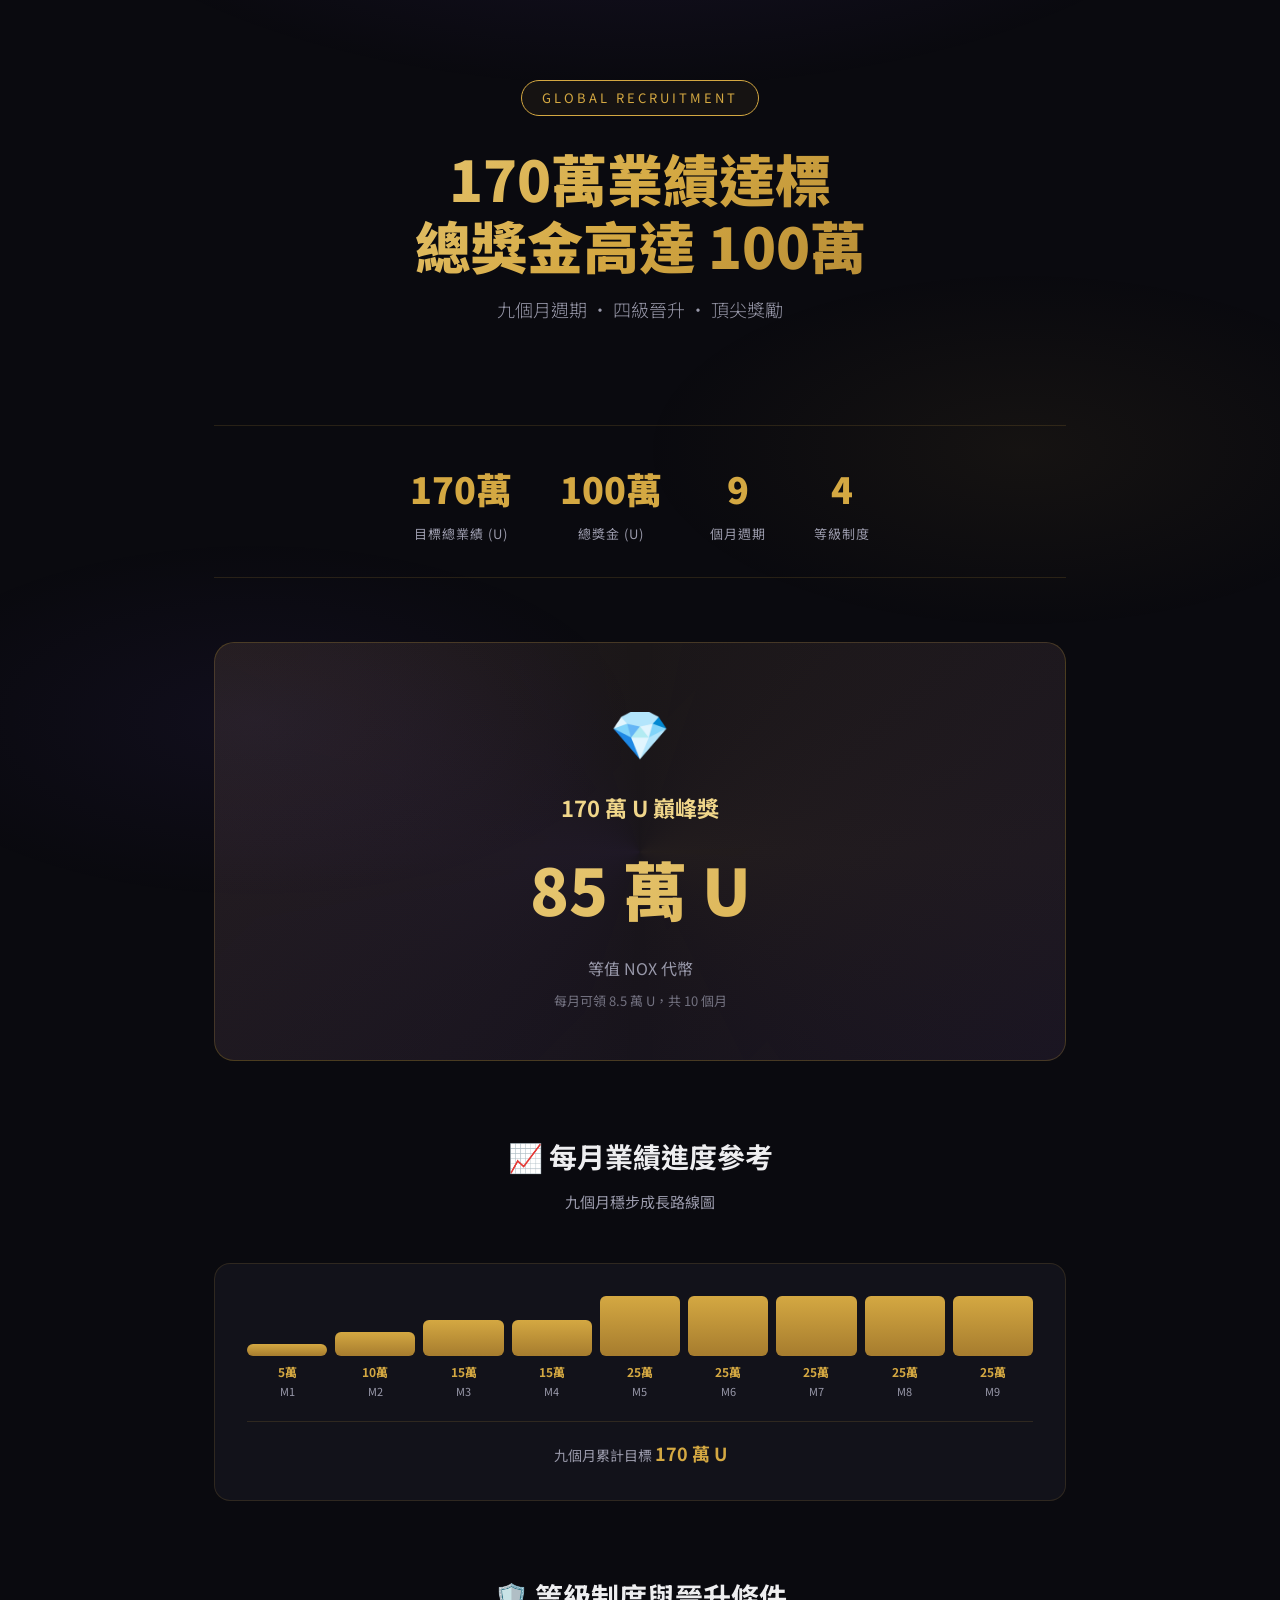
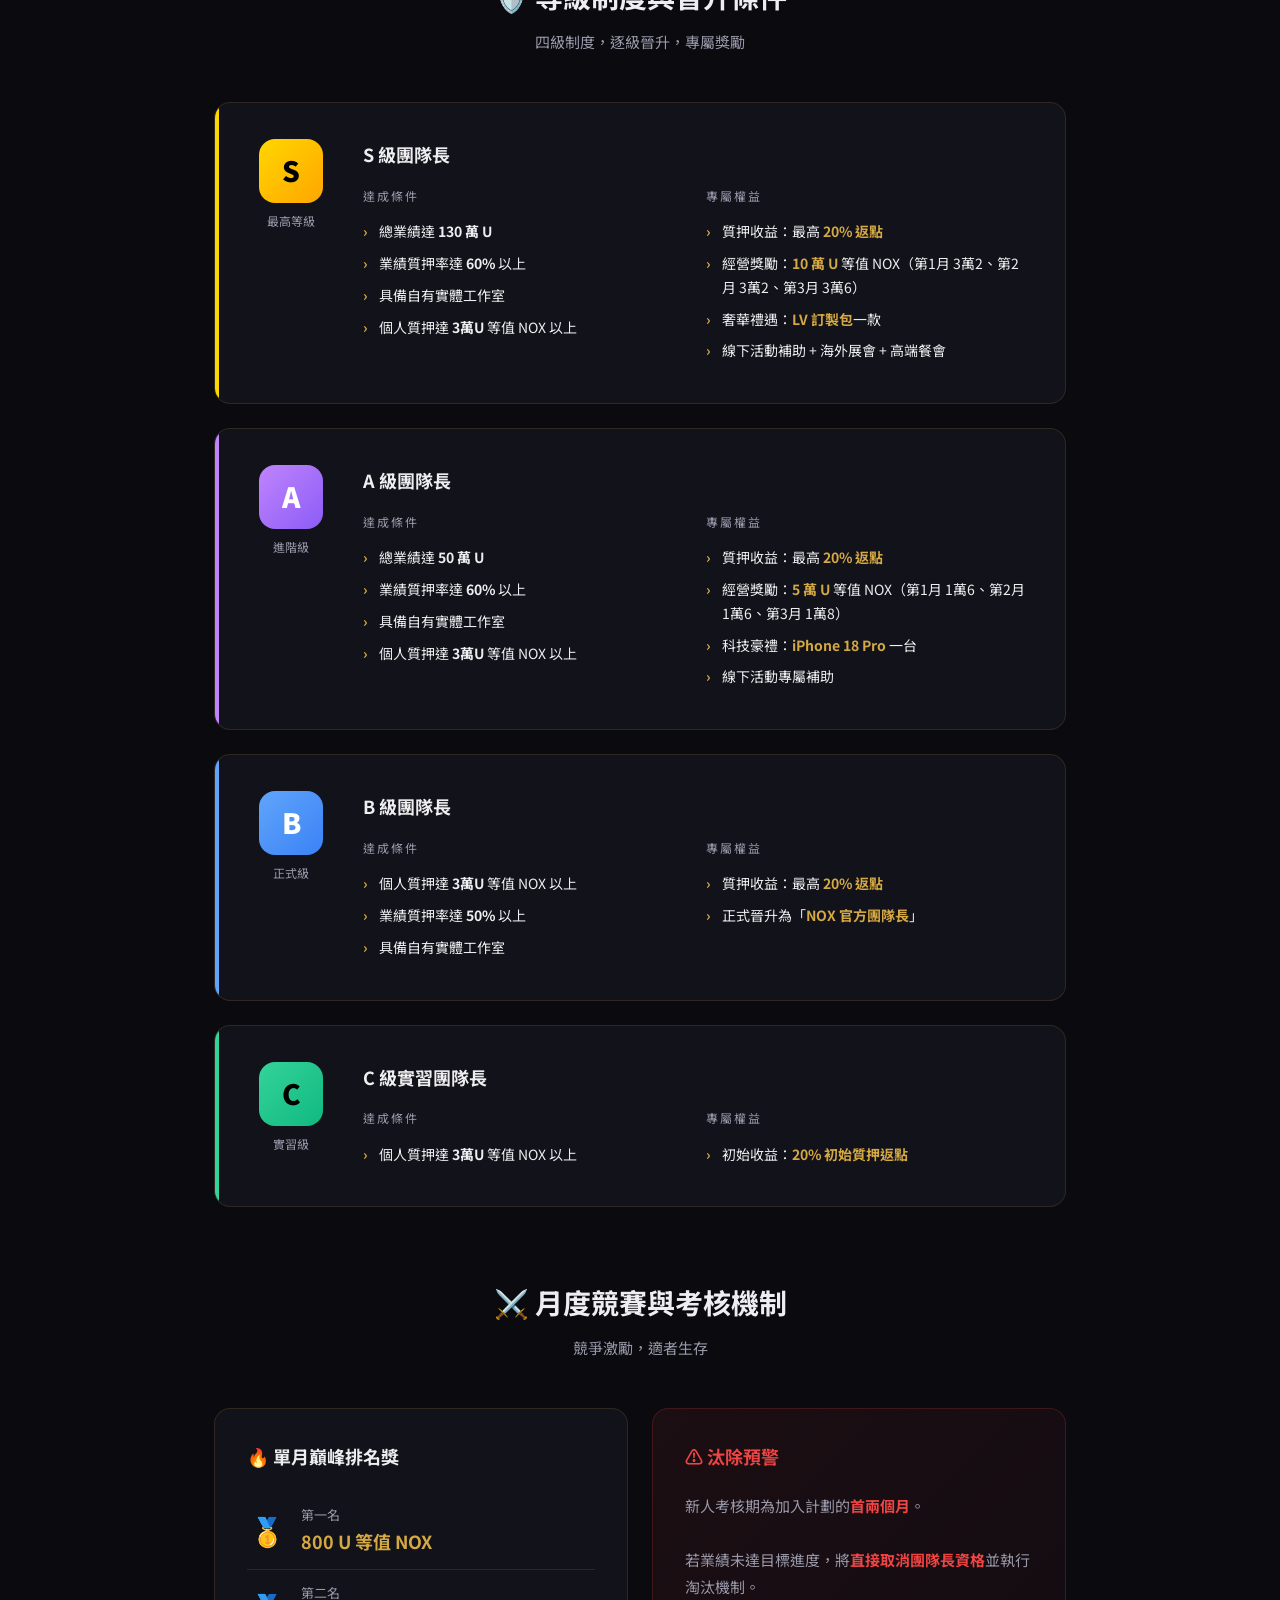
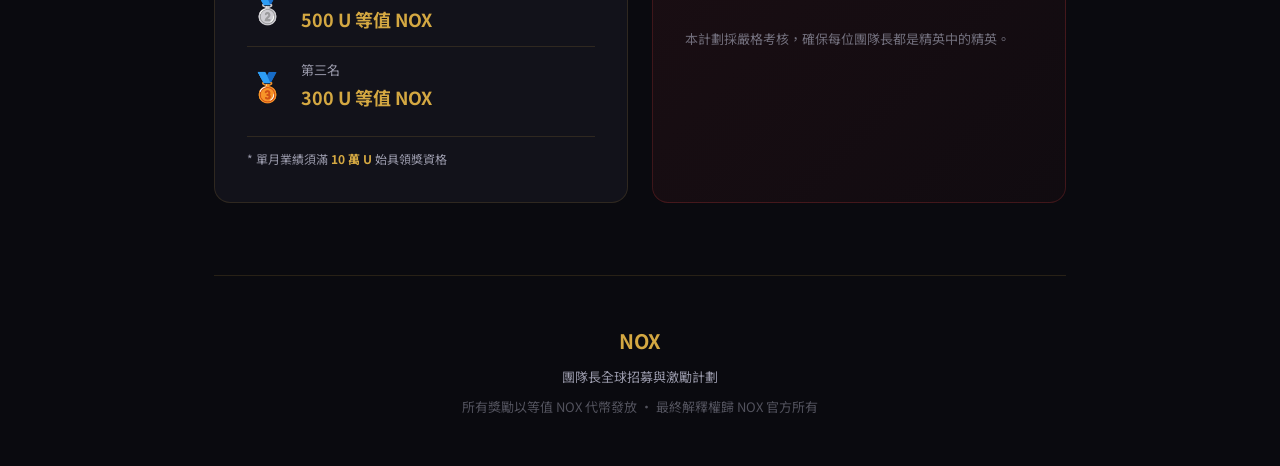
==== commit 9939c3b9: "fix(nox12): remove extra rebate from S/A tier on nox-landing" ====
--- a/nox-landing.html
+++ b/nox-landing.html
@@ -657,7 +657,7 @@
             <div>
               <div class="tier-section-title">專屬權益</div>
               <ul class="tier-list">
-                <li>質押收益：最高 <span class="reward-highlight">20% 返點</span> + 最高 <span class="reward-highlight">10% 額外返點</span></li>
+                <li>質押收益：最高 <span class="reward-highlight">20% 返點</span></li>
                 <li>經營獎勵：<span class="reward-highlight">10 萬 U</span> 等值 NOX（第1月 3萬2、第2月 3萬2、第3月 3萬6）</li>
                 <li>奢華禮遇：<span class="reward-highlight">LV 訂製包</span>一款</li>
                 <li>線下活動補助 + 海外展會 + 高端餐會</li>
@@ -688,7 +688,7 @@
             <div>
               <div class="tier-section-title">專屬權益</div>
               <ul class="tier-list">
-                <li>質押收益：最高 <span class="reward-highlight">20% 返點</span> + 最高 <span class="reward-highlight">7% 額外返點</span></li>
+                <li>質押收益：最高 <span class="reward-highlight">20% 返點</span></li>
                 <li>經營獎勵：<span class="reward-highlight">5 萬 U</span> 等值 NOX（第1月 1萬6、第2月 1萬6、第3月 1萬8）</li>
                 <li>科技豪禮：<span class="reward-highlight">iPhone 18 Pro</span> 一台</li>
                 <li>線下活動專屬補助</li>
